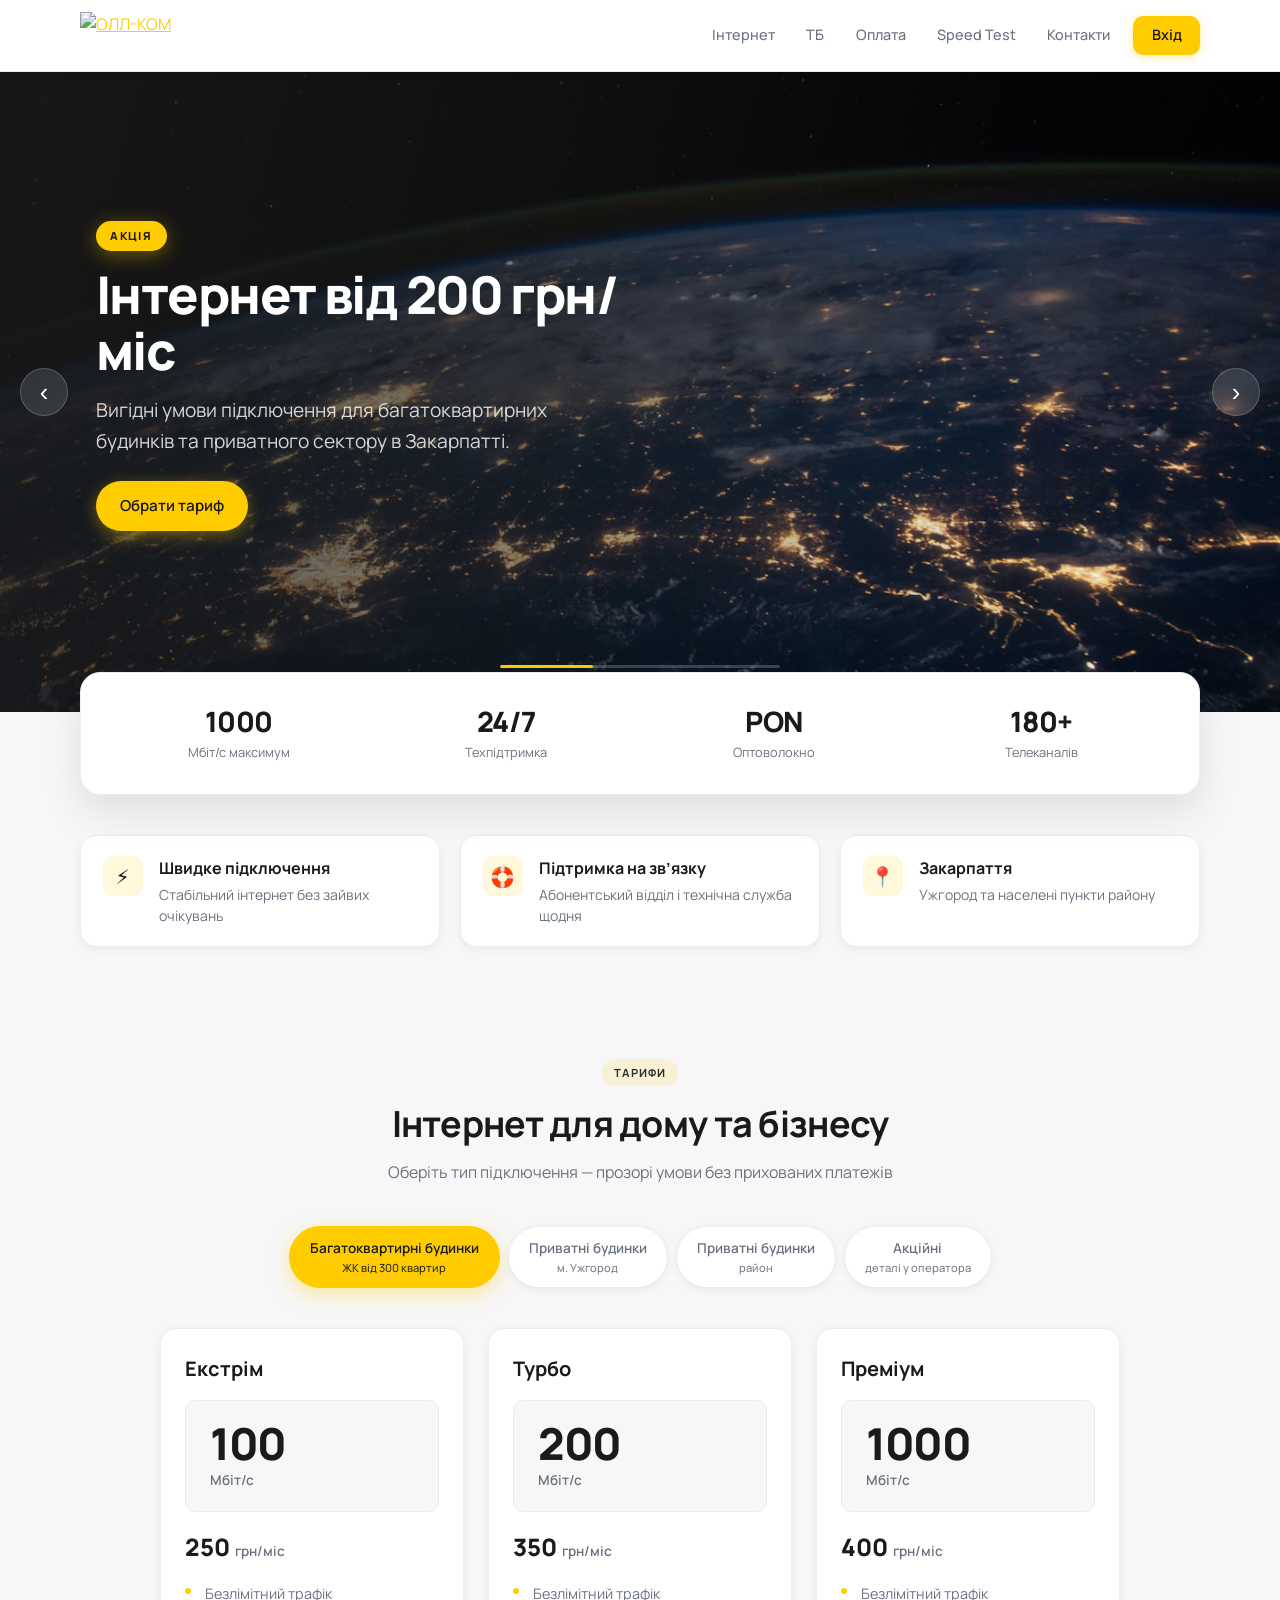
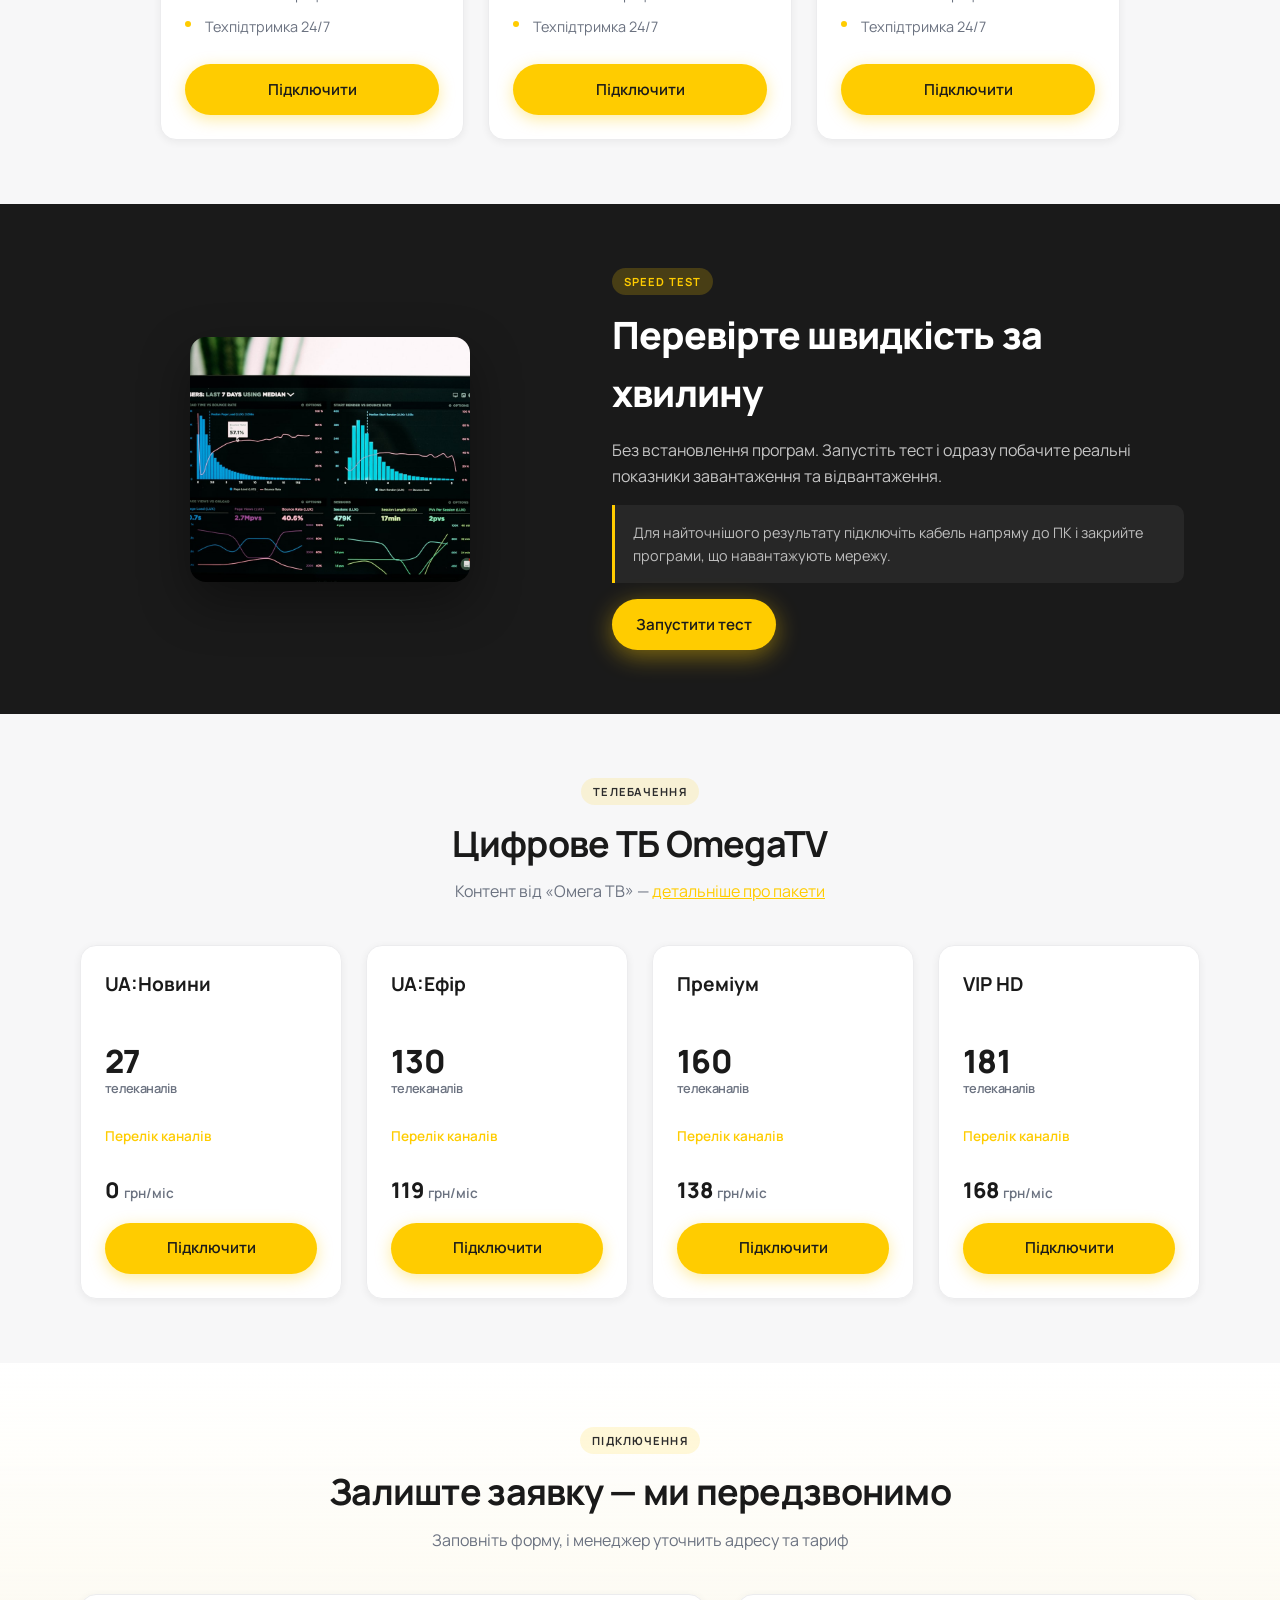
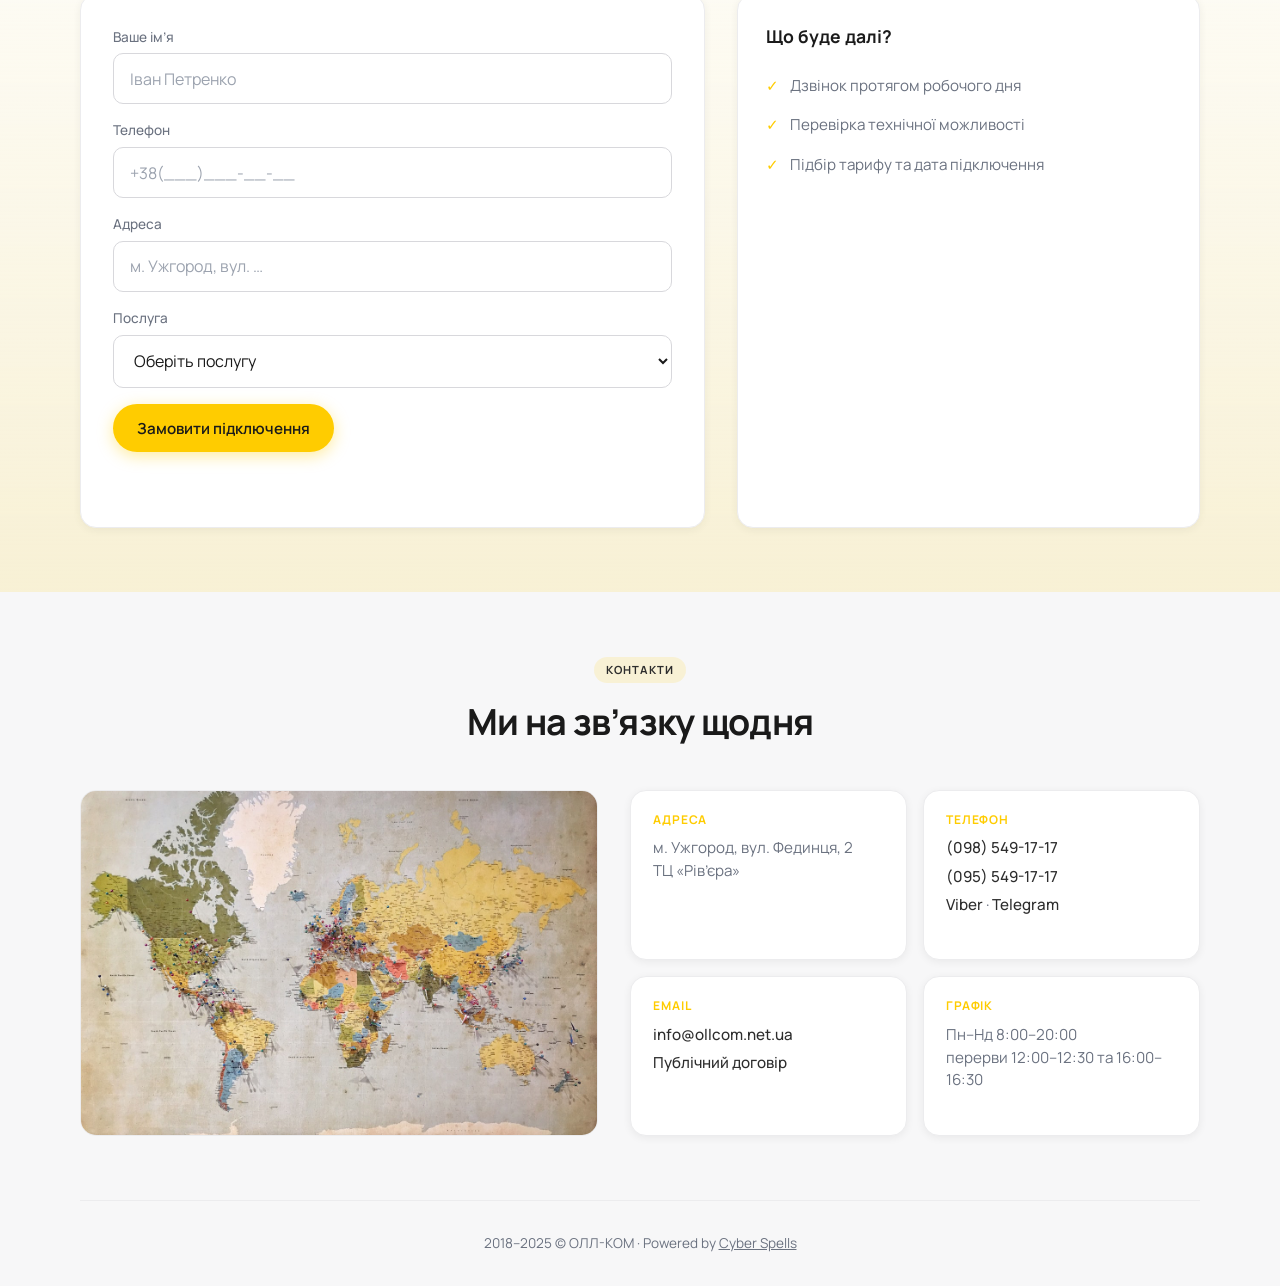
==== index.html @ bf2ed242 "init" ====
<!DOCTYPE html>
<html lang="uk">
  <head>
    <meta charset="utf-8" />
    <meta name="viewport" content="width=device-width, initial-scale=1" />
    <meta
      name="keywords"
      content="Інтернет PON Ужгород ОЛЛ-КОМ ISP"
    />
    <meta name="description" content="ОЛЛ-КОМ ISP — інтернет та телебачення в Закарпатті" />
    <title>ISP ОЛЛ-КОМ</title>
    <link rel="shortcut icon" href="favicon.ico" />
    <link rel="preconnect" href="https://fonts.googleapis.com" />
    <link rel="preconnect" href="https://fonts.gstatic.com" crossorigin />
    <link
      href="https://fonts.googleapis.com/css2?family=Manrope:wght@400;500;600;700;800&display=swap"
      rel="stylesheet"
    />
    <link rel="stylesheet" href="css/common.css" />
    <link rel="stylesheet" href="css/main.css" />
    <script src="js/tariffs-data.js" defer></script>
    <script src="js/common.js" defer></script>
    <script src="js/main.js" defer></script>
  </head>
  <body class="has-bg page-home">
    <header class="site-header">
      <div class="site-header__inner">
        <a href="index.html" class="site-logo">
          <img src="images/logo.svg" alt="ОЛЛ-КОМ" width="120" height="48" />
        </a>
        <button
          type="button"
          class="nav-toggle"
          aria-expanded="false"
          aria-controls="navMenu"
          aria-label="Меню"
        >
          <span></span><span></span><span></span>
        </button>
        <nav id="navMenu" class="site-nav">
          <a href="#inet">Інтернет</a>
          <a href="#tv">ТБ</a>
          <a
            href="https://next.privat24.ua/payments/form/%7B%22token%22:%220dc3e0e4-ba93-4ebe-8343-b3335fdfdbdd%22%7D"
            target="_blank"
            rel="noopener"
            >Оплата</a
          >
          <a href="speed-test-page.html" data-nav>Speed Test</a>
          <a href="#contact">Контакти</a>
          <a href="profile-login.html" class="nav-cta nav-login" data-nav>Вхід</a>
        </nav>
      </div>
    </header>

    <div class="site-wrap">
      <section class="hero" aria-label="Акції та пропозиції">
        <div class="hero__track">
          <div class="hero__slide is-active">
            <div class="hero__media">
              <img src="images/hero-promo.jpg" alt="Акційні тарифи інтернету" width="1200" height="420" decoding="async" />
            </div>
            <div class="hero__caption">
              <div class="hero__caption-inner">
                <span class="hero__badge">Акція</span>
                <h2 class="hero__title">Інтернет від 200 грн/міс</h2>
                <p class="hero__text">
                  Вигідні умови підключення для багатоквартирних будинків та приватного сектору в Закарпатті.
                </p>
                <a class="btn hero__cta" href="#inet">Обрати тариф</a>
              </div>
            </div>
          </div>
          <div class="hero__slide">
            <div class="hero__media">
              <img src="images/hero-internet.jpg" alt="Оптоволоконний інтернет" width="1200" height="420" decoding="async" />
            </div>
            <div class="hero__caption">
              <div class="hero__caption-inner">
                <span class="hero__badge">Інтернет</span>
                <h2 class="hero__title">Оптоволокно PON до 1 Гбіт/с</h2>
                <p class="hero__text">
                  Стабільне з'єднання для дому, роботи та розваг. Тарифи на будь-який бюджет.
                </p>
                <a class="btn hero__cta" href="#inet">Переглянути тарифи</a>
              </div>
            </div>
          </div>
          <div class="hero__slide">
            <div class="hero__media">
              <img src="images/hero-tv.jpg" alt="Цифрове телебачення" width="1200" height="420" decoding="async" />
            </div>
            <div class="hero__caption">
              <div class="hero__caption-inner">
                <span class="hero__badge">Телебачення</span>
                <h2 class="hero__title">Цифрове ТБ OmegaTV</h2>
                <p class="hero__text">
                  Понад 180 каналів у HD. Пакети від 0 грн/міс разом з інтернетом.
                </p>
                <a class="btn hero__cta" href="#tv">Пакети ТБ</a>
              </div>
            </div>
          </div>
        </div>
        <button type="button" class="hero__arrow hero__arrow--prev" aria-label="Попередній слайд">‹</button>
        <button type="button" class="hero__arrow hero__arrow--next" aria-label="Наступний слайд">›</button>
        <div class="hero__nav">
          <div class="hero__progress" aria-hidden="true">
            <span class="hero__progress-fill"></span>
          </div>
          <div class="hero__dots">
            <button type="button" class="hero__dot is-active" aria-label="Слайд 1"></button>
            <button type="button" class="hero__dot" aria-label="Слайд 2"></button>
            <button type="button" class="hero__dot" aria-label="Слайд 3"></button>
          </div>
        </div>
      </section>

      <section class="stats-bar" aria-label="Переваги">
        <div class="container stats-bar__grid">
          <div class="stat-item reveal">
            <strong class="stat-item__value">1000</strong>
            <span class="stat-item__label">Мбіт/с максимум</span>
          </div>
          <div class="stat-item reveal reveal-delay-1">
            <strong class="stat-item__value">24/7</strong>
            <span class="stat-item__label">Техпідтримка</span>
          </div>
          <div class="stat-item reveal reveal-delay-2">
            <strong class="stat-item__value">PON</strong>
            <span class="stat-item__label">Оптоволокно</span>
          </div>
          <div class="stat-item reveal reveal-delay-3">
            <strong class="stat-item__value">180+</strong>
            <span class="stat-item__label">Телеканалів</span>
          </div>
        </div>
      </section>

      <section class="features-strip container">
        <article class="feature-pill reveal">
          <span class="feature-pill__icon" aria-hidden="true">⚡</span>
          <div>
            <h3>Швидке підключення</h3>
            <p>Стабільний інтернет без зайвих очікувань</p>
          </div>
        </article>
        <article class="feature-pill reveal reveal-delay-1">
          <span class="feature-pill__icon" aria-hidden="true">🛟</span>
          <div>
            <h3>Підтримка на зв’язку</h3>
            <p>Абонентський відділ і технічна служба щодня</p>
          </div>
        </article>
        <article class="feature-pill reveal reveal-delay-2">
          <span class="feature-pill__icon" aria-hidden="true">📍</span>
          <div>
            <h3>Закарпаття</h3>
            <p>Ужгород та населені пункти району</p>
          </div>
        </article>
      </section>

      <section id="inet" class="section section--alt">
        <div class="container">
        <div class="section-head reveal">
          <span class="section-eyebrow">Тарифи</span>
          <h2 class="section-title">Інтернет для дому та бізнесу</h2>
          <p class="section-lead">
            Оберіть тип підключення — прозорі умови без прихованих платежів
          </p>
        </div>
        <div id="inetTabs" class="tariff-tabs reveal reveal-delay-2"></div>
        <div id="inetPlans" class="plans-grid reveal reveal-delay-3"></div>
        </div>
      </section>

      <section id="speed" class="section section-speed">
        <div class="container speed-block reveal">
          <div class="speed-block__visual">
            <img src="images/speed.jpg" alt="Тест швидкості інтернету" width="280" />
          </div>
          <div class="speed-block__text">
            <span class="section-eyebrow section-eyebrow--light">Speed Test</span>
            <h2 class="speed-block__title">Перевірте швидкість за хвилину</h2>
            <p>
              Без встановлення програм. Запустіть тест і одразу побачите реальні показники
              завантаження та відвантаження.
            </p>
            <p class="speed-block__note">
              Для найточнішого результату підключіть кабель напряму до ПК і закрийте
              програми, що навантажують мережу.
            </p>
            <a href="speed-test-page.html" class="btn btn--light">Запустити тест</a>
          </div>
        </div>
      </section>

      <section id="tv" class="section">
        <div class="container">
        <div class="section-head reveal">
          <span class="section-eyebrow">Телебачення</span>
          <h2 class="section-title">Цифрове ТБ OmegaTV</h2>
          <p class="section-lead">
            Контент від «Омега ТВ» — <a href="omegatv.html">детальніше про пакети</a>
          </p>
        </div>
        <div id="tvPlans" class="tv-grid reveal reveal-delay-2"></div>
        </div>
      </section>

      <section id="zayavka" class="section section--cta">
        <div class="container">
        <div class="section-head reveal">
          <span class="section-eyebrow">Підключення</span>
          <h2 class="section-title">Залиште заявку — ми передзвонимо</h2>
          <p class="section-lead">Заповніть форму, і менеджер уточнить адресу та тариф</p>
        </div>
        <div class="form-section reveal reveal-delay-1">
          <form id="connectForm" class="card form-panel" novalidate>
            <div class="form-group">
              <label class="form-label" for="username">Ваше ім’я</label>
              <input
                id="username"
                class="form-input"
                type="text"
                placeholder="Іван Петренко"
                autocomplete="name"
                required
              />
            </div>
            <div class="form-group">
              <label class="form-label" for="phone">Телефон</label>
              <input
                id="phone"
                class="form-input"
                type="tel"
                placeholder="+38(___)___-__-__"
                autocomplete="tel"
                required
              />
            </div>
            <div class="form-group">
              <label class="form-label" for="address">Адреса</label>
              <input
                id="address"
                class="form-input"
                type="text"
                placeholder="м. Ужгород, вул. …"
                autocomplete="street-address"
                required
              />
            </div>
            <div class="form-group">
              <label class="form-label" for="service">Послуга</label>
              <select id="service" class="form-select" required>
                <option value="" disabled selected>Оберіть послугу</option>
                <option value="internet">Інтернет</option>
                <option value="tv">Телебачення</option>
                <option value="internet+tv">Інтернет + ТВ</option>
              </select>
            </div>
            <button type="submit" class="btn">Замовити підключення</button>
            <div id="formToast" class="form-toast" role="status" aria-live="polite"></div>
          </form>
          <aside class="form-aside card">
            <h3>Що буде далі?</h3>
            <ul class="form-aside__list">
              <li>Дзвінок протягом робочого дня</li>
              <li>Перевірка технічної можливості</li>
              <li>Підбір тарифу та дата підключення</li>
            </ul>
          </aside>
        </div>
        </div>
      </section>

      <section id="contact" class="section section--alt">
        <div class="container">
        <div class="section-head reveal">
          <span class="section-eyebrow">Контакти</span>
          <h2 class="section-title">Ми на зв’язку щодня</h2>
        </div>
        <div class="contact-grid reveal reveal-delay-1">
          <a
            class="contact-map"
            href="https://www.google.com/maps/place/%D0%B2%D1%83%D0%BB%D0%B8%D1%86%D1%8F+%D0%A4%D0%B5%D0%B4%D0%B8%D0%BD%D1%86%D1%8F,+2,+%D0%A3%D0%B6%D0%B3%D0%BE%D1%80%D0%BE%D0%B4"
            target="_blank"
            rel="noopener"
          >
            <img
              src="images/location.jpg"
              alt="м. Ужгород, вул. Фединця, 2 «Рів’єра»"
            />
          </a>
          <div class="contact-cards">
            <article class="contact-card card">
              <h3>Адреса</h3>
              <p>м. Ужгород, вул. Фединця, 2<br />ТЦ «Рів’єра»</p>
            </article>
            <article class="contact-card card">
              <h3>Телефон</h3>
              <p><a href="tel:+380985491717">(098) 549-17-17</a></p>
              <p><a href="tel:+380955491717">(095) 549-17-17</a></p>
              <p><a href="viber://chat?number=+380955491717">Viber</a> · <a href="https://t.me/OLL_KOM" target="_blank" rel="noopener">Telegram</a></p>
            </article>
            <article class="contact-card card">
              <h3>Email</h3>
              <p><a href="mailto:info@ollcom.net.ua">info@ollcom.net.ua</a></p>
              <p><a href="dogovir.html">Публічний договір</a></p>
            </article>
            <article class="contact-card card">
              <h3>Графік</h3>
              <p>Пн–Нд 8:00–20:00<br />перерви 12:00–12:30 та 16:00–16:30</p>
            </article>
          </div>
        </div>
        </div>
      </section>

      <footer class="site-footer container">
        2018–2025 © ОЛЛ-КОМ · Powered by
        <a href="https://cyber-spells.dev/" target="_blank" rel="noopener">Cyber Spells</a>
      </footer>
    </div>

    <div
      id="channelModal"
      class="modal-overlay"
      aria-hidden="true"
      role="dialog"
      aria-labelledby="modalTitle"
    >
      <div class="modal">
        <div class="modal__header">
          <h2 id="modalTitle" class="modal__title">Пакет ТБ</h2>
          <button type="button" class="modal__close" data-modal-close aria-label="Закрити">×</button>
        </div>
        <div class="modal__body"></div>
        <div class="modal__footer">
          <button type="button" class="btn btn--ghost" data-modal-close>Закрити</button>
        </div>
      </div>
    </div>

    <a href="#" class="scroll-top" aria-label="Наверх">↑</a>
  </body>
</html>
---- css/common.css ----
/* ОЛЛ-КОМ — бренд: білий, сірий, жовтий акцент */
:root {
  --white: #ffffff;
  --gray-50: #f7f7f8;
  --gray-100: #ececee;
  --gray-200: #d8d8dc;
  --gray-400: #9ca3af;
  --gray-600: #6b7280;
  --gray-800: #2d2d2d;
  --gray-900: #1a1a1a;
  --yellow: #ffcc00;
  --yellow-hover: #e6b800;
  --yellow-soft: rgba(255, 204, 0, 0.14);
  --yellow-glow: rgba(255, 204, 0, 0.38);

  --bg-deep: var(--gray-50);
  --bg-mid: var(--white);
  --bg-card: var(--white);
  --bg-card-hover: var(--white);
  --border: var(--gray-100);
  --border-strong: var(--gray-200);
  --text: var(--gray-900);
  --text-muted: var(--gray-600);
  --accent: var(--yellow);
  --accent-dim: var(--yellow-hover);
  --accent-glow: var(--yellow-glow);
  --text-on-accent: var(--gray-900);
  --success: #16a34a;
  --danger: #dc2626;
  --radius: 16px;
  --radius-sm: 10px;
  --radius-pill: 999px;
  --ease: cubic-bezier(0.4, 0, 0.2, 1);
  --ease-soft: cubic-bezier(0.33, 1, 0.68, 1);
  --font: "Manrope", "Segoe UI", system-ui, -apple-system, sans-serif;
  --mono: "Cascadia Code", "Consolas", monospace;
  --header-h: 72px;
  --container: 1120px;
  --shadow-sm: 0 2px 8px rgba(0, 0, 0, 0.06);
  --shadow-md: 0 8px 24px rgba(0, 0, 0, 0.08);
  --shadow-lg: 0 16px 40px rgba(0, 0, 0, 0.1);
}

*,
*::before,
*::after {
  box-sizing: border-box;
}

html {
  scroll-behavior: smooth;
}

body {
  margin: 0;
  min-height: 100vh;
  font-family: var(--font);
  font-size: 16px;
  line-height: 1.55;
  color: var(--text);
  background: var(--bg-deep);
}

body.has-bg::before,
body.has-bg::after {
  content: "";
  position: fixed;
  inset: 0;
  pointer-events: none;
  z-index: 0;
}

body.has-bg::before {
  background:
    radial-gradient(ellipse 70% 45% at 50% -10%, var(--yellow-soft), transparent 55%),
    linear-gradient(180deg, var(--white) 0%, var(--gray-50) 100%);
}

body.has-bg::after {
  opacity: 0.5;
  background-image:
    linear-gradient(var(--gray-100) 1px, transparent 1px),
    linear-gradient(90deg, var(--gray-100) 1px, transparent 1px);
  background-size: 40px 40px;
  mask-image: radial-gradient(ellipse 90% 70% at 50% 20%, black, transparent);
}

body.page-sub.has-bg::after,
body.page-home.has-bg::after {
  display: none;
}

body.page-sub.has-bg::before {
  background:
    radial-gradient(ellipse 70% 45% at 90% -5%, var(--yellow-soft), transparent 50%),
    linear-gradient(180deg, var(--white) 0%, var(--gray-50) 100%);
}

img {
  max-width: 100%;
  height: auto;
  display: block;
}

a {
  color: var(--accent);
  transition: color 0.25s var(--ease);
}

a:hover {
  color: var(--yellow-hover);
}

.visually-hidden {
  position: absolute;
  width: 1px;
  height: 1px;
  padding: 0;
  margin: -1px;
  overflow: hidden;
  clip: rect(0, 0, 0, 0);
  white-space: nowrap;
  border: 0;
}

/* Layout */
.site-wrap {
  position: relative;
  z-index: 1;
}

.container {
  width: min(100% - 2rem, var(--container));
  margin-inline: auto;
}

/* Header */
.site-header {
  position: sticky;
  top: 0;
  z-index: 100;
  height: var(--header-h);
  background: rgba(255, 255, 255, 0.92);
  border-bottom: 1px solid var(--border);
  box-shadow: var(--shadow-sm);
  backdrop-filter: blur(14px);
  -webkit-backdrop-filter: blur(14px);
}

.site-header__inner {
  display: flex;
  align-items: center;
  justify-content: space-between;
  gap: 1rem;
  height: 100%;
  width: min(100% - 2rem, var(--container));
  margin-inline: auto;
}

.site-logo img {
  height: 48px;
  width: auto;
}

.nav-toggle {
  display: none;
  flex-direction: column;
  justify-content: center;
  gap: 5px;
  width: 44px;
  height: 44px;
  padding: 0;
  background: transparent;
  border: 1px solid var(--border);
  border-radius: var(--radius-sm);
  cursor: pointer;
}

.nav-toggle span {
  display: block;
  width: 20px;
  height: 2px;
  margin-inline: auto;
  background: var(--text);
  border-radius: 1px;
  transition: transform 0.3s var(--ease), opacity 0.3s var(--ease);
}

.nav-toggle[aria-expanded="true"] span:nth-child(1) {
  transform: translateY(7px) rotate(45deg);
}

.nav-toggle[aria-expanded="true"] span:nth-child(2) {
  opacity: 0;
}

.nav-toggle[aria-expanded="true"] span:nth-child(3) {
  transform: translateY(-7px) rotate(-45deg);
}

.site-nav {
  display: flex;
  align-items: center;
  gap: 0.25rem;
}

.site-nav a {
  padding: 0.5rem 0.85rem;
  font-size: 0.9rem;
  font-weight: 500;
  color: var(--text-muted);
  text-decoration: none;
  border-radius: var(--radius-sm);
  transition:
    color 0.25s var(--ease),
    background 0.25s var(--ease);
}

.site-nav a:hover,
.site-nav a.is-active {
  color: var(--text);
  background: var(--yellow-soft);
}

.site-nav a.nav-cta {
  color: var(--text-on-accent);
  background: var(--accent);
  box-shadow: 0 2px 10px var(--accent-glow);
}

.site-nav a.nav-cta:hover {
  color: var(--text-on-accent);
  background: var(--yellow-hover);
}

.site-nav a.nav-login {
  margin-left: 0.35rem;
  padding: 0.55rem 1.15rem;
  font-weight: 600;
}

.site-nav a.nav-login:not(.nav-cta) {
  color: var(--gray-800);
  background: var(--white);
  border: 1px solid var(--border-strong);
  box-shadow: none;
}

.site-nav a.nav-login:not(.nav-cta):hover {
  color: var(--gray-900);
  background: var(--yellow-soft);
  border-color: var(--accent);
}

@media (max-width: 768px) {
  .nav-toggle {
    display: flex;
  }

  .site-nav {
    position: fixed;
    top: var(--header-h);
    left: 0;
    right: 0;
    flex-direction: column;
    align-items: stretch;
    padding: 1rem;
    gap: 0.35rem;
    background: rgba(255, 255, 255, 0.98);
    border-bottom: 1px solid var(--border);
    transform: translateY(-110%);
    opacity: 0;
    visibility: hidden;
    transition:
      transform 0.35s var(--ease-soft),
      opacity 0.35s var(--ease),
      visibility 0.35s;
  }

  .site-nav.is-open {
    transform: translateY(0);
    opacity: 1;
    visibility: visible;
  }

  .site-nav a {
    padding: 0.75rem 1rem;
  }
}

/* Sections */
.section {
  padding: 4rem 0;
}

.section-title {
  margin: 0 0 0.5rem;
  font-size: clamp(1.75rem, 4vw, 2.25rem);
  font-weight: 700;
  letter-spacing: -0.02em;
  text-align: center;
}

.section-lead {
  margin: 0 auto 2.5rem;
  max-width: 36rem;
  text-align: center;
  color: var(--text-muted);
  line-height: 1.6;
}

.section-head .section-lead {
  margin-bottom: 0;
}

.section-eyebrow {
  display: inline-block;
  margin-bottom: 0.65rem;
  padding: 0.3rem 0.75rem;
  font-size: 0.7rem;
  font-weight: 700;
  letter-spacing: 0.1em;
  text-transform: uppercase;
  color: var(--gray-800);
  background: var(--yellow-soft);
  border-radius: var(--radius-pill);
}

.section-eyebrow--light {
  color: var(--accent);
  background: rgba(255, 204, 0, 0.2);
}

.page-head {
  text-align: center;
  margin-bottom: 2rem;
}

.page-head--compact {
  text-align: left;
  margin-bottom: 1.5rem;
}

.page-head__title {
  margin: 0;
  font-size: clamp(1.5rem, 4vw, 2rem);
  font-weight: 800;
  letter-spacing: -0.03em;
  line-height: 1.15;
  color: var(--gray-900);
}

.page-head__lead {
  margin: 0.75rem auto 0;
  max-width: 36rem;
  font-size: 1rem;
  line-height: 1.6;
  color: var(--text-muted);
}

.page-head--compact .page-head__lead {
  margin-left: 0;
  margin-right: 0;
}

.profile-section-title {
  margin: 0 0 1rem;
  font-size: 1.05rem;
  font-weight: 700;
  color: var(--gray-900);
}

.profile-stack > .card + .card {
  margin-top: 1.25rem;
}

/* Buttons */
.btn {
  display: inline-flex;
  align-items: center;
  justify-content: center;
  gap: 0.5rem;
  padding: 0.85rem 1.5rem;
  font-family: inherit;
  font-size: 0.95rem;
  font-weight: 600;
  color: var(--text-on-accent);
  text-decoration: none;
  background: var(--accent);
  border: none;
  border-radius: var(--radius-pill);
  cursor: pointer;
  transition:
    transform 0.25s var(--ease-soft),
    box-shadow 0.35s var(--ease),
    background 0.35s var(--ease);
  box-shadow: 0 4px 16px var(--accent-glow);
}

.btn:hover {
  transform: translateY(-2px);
  box-shadow: 0 8px 24px var(--accent-glow);
  color: var(--text-on-accent);
  background: var(--yellow-hover);
}

.btn--ghost {
  color: var(--gray-800);
  background: transparent;
  border: 1px solid var(--border-strong);
  box-shadow: none;
}

.btn--ghost:hover {
  background: var(--yellow-soft);
  color: var(--gray-900);
  border-color: var(--accent);
}

.btn--block {
  width: 100%;
}

.btn--light {
  color: var(--text-on-accent);
  background: var(--accent);
  box-shadow: 0 6px 24px rgba(255, 204, 0, 0.45);
}

.btn--light:hover {
  color: var(--text-on-accent);
  background: var(--yellow-hover);
}

/* Cards */
.card {
  background: var(--bg-card);
  border: 1px solid var(--border);
  border-radius: var(--radius);
  box-shadow: var(--shadow-sm);
  transition:
    border-color 0.35s var(--ease),
    transform 0.35s var(--ease-soft),
    box-shadow 0.35s var(--ease);
}

.card:hover {
  border-color: var(--accent);
  transform: translateY(-4px);
  box-shadow: var(--shadow-lg);
}

/* Forms */
.form-group {
  margin-bottom: 1rem;
}

.form-label {
  display: block;
  margin-bottom: 0.35rem;
  font-size: 0.85rem;
  font-weight: 500;
  color: var(--text-muted);
}

.form-input,
.form-select {
  width: 100%;
  padding: 0.85rem 1rem;
  font-family: inherit;
  font-size: 1rem;
  color: var(--text);
  background: var(--white);
  border: 1px solid var(--border-strong);
  border-radius: var(--radius-sm);
  outline: none;
  transition:
    border-color 0.25s var(--ease),
    box-shadow 0.25s var(--ease);
}

.form-input::placeholder {
  color: var(--gray-400);
  opacity: 1;
}

.form-input:focus,
.form-select:focus {
  border-color: var(--accent);
  box-shadow: 0 0 0 3px var(--yellow-soft);
}

/* Modal */
.modal-overlay {
  position: fixed;
  inset: 0;
  z-index: 200;
  display: flex;
  align-items: center;
  justify-content: center;
  padding: 1rem;
  background: rgba(0, 0, 0, 0.65);
  opacity: 0;
  visibility: hidden;
  transition:
    opacity 0.35s var(--ease),
    visibility 0.35s;
}

.modal-overlay.is-open {
  opacity: 1;
  visibility: visible;
}

.modal {
  width: min(100%, 520px);
  max-height: 85vh;
  display: flex;
  flex-direction: column;
  background: var(--bg-mid);
  border: 1px solid var(--border-strong);
  border-radius: var(--radius);
  box-shadow: var(--shadow-lg);
  transform: translateY(16px) scale(0.98);
  transition: transform 0.35s var(--ease-soft);
}

.modal-overlay.is-open .modal {
  transform: translateY(0) scale(1);
}

.modal__header {
  display: flex;
  align-items: center;
  justify-content: space-between;
  padding: 1.25rem 1.5rem;
  border-bottom: 1px solid var(--border);
}

.modal__title {
  margin: 0;
  font-size: 1.15rem;
}

.modal__close {
  width: 36px;
  height: 36px;
  font-size: 1.5rem;
  line-height: 1;
  color: var(--text-muted);
  background: transparent;
  border: none;
  border-radius: var(--radius-sm);
  cursor: pointer;
  transition: color 0.2s, background 0.2s;
}

.modal__close:hover {
  color: var(--text);
  background: var(--gray-50);
}

.modal__body {
  padding: 1.25rem 1.5rem;
  overflow-y: auto;
  color: var(--text-muted);
}

.modal__footer {
  padding: 1rem 1.5rem;
  border-top: 1px solid var(--border);
}

/* Footer */
.site-footer {
  padding: 2rem 0;
  text-align: center;
  font-size: 0.85rem;
  color: var(--text-muted);
  border-top: 1px solid var(--border);
}

.site-footer a {
  color: var(--text-muted);
}

.site-footer a:hover {
  color: var(--accent);
}

/* Scroll top */
.scroll-top {
  position: fixed;
  right: 1.25rem;
  bottom: 1.25rem;
  z-index: 90;
  width: 44px;
  height: 44px;
  display: flex;
  align-items: center;
  justify-content: center;
  font-size: 1.25rem;
  color: var(--text-on-accent);
  text-decoration: none;
  background: var(--accent);
  border-radius: 50%;
  box-shadow: 0 4px 20px var(--accent-glow);
  opacity: 0;
  visibility: hidden;
  transform: translateY(12px);
  transition:
    opacity 0.35s var(--ease),
    visibility 0.35s,
    transform 0.35s var(--ease-soft);
}

.scroll-top.is-visible {
  opacity: 1;
  visibility: visible;
  transform: translateY(0);
}

/* Reveal on scroll */
.reveal {
  opacity: 0;
  transform: translateY(20px);
  transition:
    opacity 0.7s var(--ease-soft),
    transform 0.7s var(--ease-soft);
}

.reveal.is-visible {
  opacity: 1;
  transform: translateY(0);
}

.reveal-delay-1 { transition-delay: 0.1s; }
.reveal-delay-2 { transition-delay: 0.2s; }
.reveal-delay-3 { transition-delay: 0.3s; }

@media (prefers-reduced-motion: reduce) {
  *,
  *::before,
  *::after {
    animation-duration: 0.01ms !important;
    animation-iteration-count: 1 !important;
    transition-duration: 0.01ms !important;
  }

  html {
    scroll-behavior: auto;
  }

  .reveal {
    opacity: 1;
    transform: none;
  }
}
---- css/main.css ----
/* Головна сторінка — сучасний вигляд */

.page-home.has-bg::after {
  display: none;
}

.page-home.has-bg::before {
  background:
    radial-gradient(ellipse 80% 50% at 80% -20%, var(--yellow-soft), transparent 50%),
    linear-gradient(180deg, var(--white) 0%, var(--gray-50) 40%, var(--gray-50) 100%);
}

/* Hero */
.hero {
  position: relative;
  overflow: hidden;
  border-bottom: none;
  background: var(--gray-900);
  min-height: clamp(420px, 72vh, 640px);
}

.hero__track {
  display: flex;
  height: 100%;
  min-height: inherit;
  transition: transform 0.65s var(--ease-soft);
}

.hero__slide {
  position: relative;
  flex: 0 0 100%;
  min-width: 100%;
  min-height: clamp(420px, 72vh, 640px);
  display: flex;
  align-items: stretch;
}

.hero__media {
  position: absolute;
  inset: 0;
}

.hero__media::after {
  content: "";
  position: absolute;
  inset: 0;
  background: linear-gradient(
    105deg,
    rgba(26, 26, 26, 0.88) 0%,
    rgba(26, 26, 26, 0.55) 42%,
    rgba(26, 26, 26, 0.15) 70%,
    transparent 100%
  );
  pointer-events: none;
}

.hero__slide img {
  width: 100%;
  height: 100%;
  min-height: inherit;
  object-fit: cover;
  object-position: center 30%;
  display: block;
}

.hero__caption {
  position: relative;
  z-index: 1;
  display: flex;
  align-items: center;
  width: 100%;
  max-width: var(--container);
  margin-inline: auto;
  padding: 3rem 1rem 5rem;
  pointer-events: none;
}

.hero__caption-inner {
  max-width: 36rem;
  pointer-events: auto;
}

.hero__badge {
  display: inline-block;
  margin-bottom: 1rem;
  padding: 0.4rem 0.9rem;
  font-size: 0.7rem;
  font-weight: 800;
  letter-spacing: 0.12em;
  text-transform: uppercase;
  color: var(--text-on-accent);
  background: var(--accent);
  border-radius: var(--radius-pill);
  box-shadow: 0 4px 20px var(--accent-glow);
}

.hero__title {
  margin: 0 0 1rem;
  font-size: clamp(1.85rem, 5vw, 3.25rem);
  font-weight: 800;
  line-height: 1.08;
  letter-spacing: -0.03em;
  color: var(--white);
}

.hero__text {
  margin: 0 0 1.5rem;
  font-size: clamp(1rem, 2.2vw, 1.2rem);
  line-height: 1.6;
  color: rgba(255, 255, 255, 0.82);
  max-width: 30rem;
}

.hero__caption-inner > * {
  opacity: 0;
  transform: translateY(18px);
  transition:
    opacity 0.55s var(--ease-soft),
    transform 0.55s var(--ease-soft);
}

.hero__slide.is-active .hero__caption-inner > * {
  opacity: 1;
  transform: translateY(0);
}

.hero__slide.is-active .hero__badge { transition-delay: 0.05s; }
.hero__slide.is-active .hero__title { transition-delay: 0.12s; }
.hero__slide.is-active .hero__text { transition-delay: 0.2s; }
.hero__slide.is-active .hero__cta { transition-delay: 0.28s; }

.hero__arrow {
  position: absolute;
  top: 50%;
  transform: translateY(-50%);
  z-index: 2;
  width: 48px;
  height: 48px;
  display: flex;
  align-items: center;
  justify-content: center;
  font-size: 1.6rem;
  color: var(--white);
  background: rgba(255, 255, 255, 0.12);
  border: 1px solid rgba(255, 255, 255, 0.2);
  border-radius: 50%;
  cursor: pointer;
  backdrop-filter: blur(8px);
  transition: background 0.25s var(--ease), border-color 0.25s var(--ease), transform 0.25s var(--ease);
}

.hero__arrow:hover {
  background: rgba(255, 204, 0, 0.25);
  border-color: var(--accent);
  transform: translateY(-50%) scale(1.05);
}

.hero__arrow--prev { left: 1.25rem; }
.hero__arrow--next { right: 1.25rem; }

.hero__nav {
  position: absolute;
  bottom: 1.5rem;
  left: 50%;
  transform: translateX(-50%);
  z-index: 2;
  display: flex;
  flex-direction: column;
  align-items: center;
  gap: 0.75rem;
  width: min(280px, 80%);
}

.hero__progress {
  width: 100%;
  height: 3px;
  background: rgba(255, 255, 255, 0.2);
  border-radius: var(--radius-pill);
  overflow: hidden;
}

.hero__progress-fill {
  display: block;
  height: 100%;
  width: 33.33%;
  background: var(--accent);
  border-radius: inherit;
  transition: transform 0.65s var(--ease-soft);
  transform: translateX(0);
}

.hero__dots {
  display: flex;
  gap: 0.5rem;
}

.hero__dot {
  width: 8px;
  height: 8px;
  padding: 0;
  border: none;
  border-radius: 50%;
  background: rgba(255, 255, 255, 0.35);
  cursor: pointer;
  transition: background 0.3s var(--ease), transform 0.3s var(--ease), width 0.3s var(--ease);
}

.hero__dot.is-active {
  width: 24px;
  border-radius: var(--radius-pill);
  background: var(--accent);
  transform: none;
  box-shadow: none;
}

@media (max-width: 640px) {
  .hero {
    min-height: clamp(380px, 85vh, 520px);
  }

  .hero__slide {
    min-height: clamp(380px, 85vh, 520px);
  }

  .hero__media::after {
    background: linear-gradient(
      180deg,
      rgba(26, 26, 26, 0.35) 0%,
      rgba(26, 26, 26, 0.82) 55%,
      rgba(26, 26, 26, 0.92) 100%
    );
  }

  .hero__caption {
    align-items: flex-end;
    padding-bottom: 4.5rem;
  }

  .hero__arrow {
    width: 40px;
    height: 40px;
    top: auto;
    bottom: 5.5rem;
    transform: none;
  }

  .hero__arrow--prev { left: 0.75rem; }
  .hero__arrow--next { right: 0.75rem; }
}

/* Stats bar */
.stats-bar {
  position: relative;
  z-index: 2;
  margin-top: -2.5rem;
  padding: 0 1rem 2rem;
}

.stats-bar__grid {
  display: grid;
  grid-template-columns: repeat(2, 1fr);
  gap: 0.75rem;
  padding: 1.25rem;
  background: var(--white);
  border: 1px solid var(--border);
  border-radius: calc(var(--radius) + 4px);
  box-shadow: var(--shadow-lg);
}

@media (min-width: 640px) {
  .stats-bar__grid {
    grid-template-columns: repeat(4, 1fr);
    gap: 1rem;
    padding: 1.5rem 2rem;
  }
}

.stat-item {
  text-align: center;
  padding: 0.5rem;
}

.stat-item__value {
  display: block;
  font-size: clamp(1.35rem, 3vw, 1.75rem);
  font-weight: 800;
  letter-spacing: -0.02em;
  color: var(--gray-900);
  line-height: 1.2;
}

.stat-item__label {
  display: block;
  margin-top: 0.25rem;
  font-size: 0.8rem;
  color: var(--text-muted);
}

/* Feature pills */
.features-strip {
  display: grid;
  gap: 1rem;
  margin-bottom: 1rem;
  padding-top: 0.5rem;
  padding-bottom: 2rem;
}

@media (min-width: 768px) {
  .features-strip {
    grid-template-columns: repeat(3, 1fr);
    gap: 1.25rem;
  }
}

.feature-pill {
  display: flex;
  align-items: flex-start;
  gap: 1rem;
  padding: 1.25rem 1.35rem;
  background: var(--white);
  border: 1px solid var(--border);
  border-radius: var(--radius);
  box-shadow: var(--shadow-sm);
  transition: border-color 0.3s var(--ease), box-shadow 0.3s var(--ease), transform 0.3s var(--ease-soft);
}

.feature-pill:hover {
  border-color: var(--accent);
  box-shadow: var(--shadow-md);
  transform: translateY(-2px);
}

.feature-pill__icon {
  flex-shrink: 0;
  width: 2.5rem;
  height: 2.5rem;
  display: flex;
  align-items: center;
  justify-content: center;
  font-size: 1.25rem;
  background: var(--yellow-soft);
  border-radius: var(--radius-sm);
}

.feature-pill h3 {
  margin: 0 0 0.25rem;
  font-size: 1rem;
  font-weight: 700;
  color: var(--gray-900);
}

.feature-pill p {
  margin: 0;
  font-size: 0.875rem;
  color: var(--text-muted);
  line-height: 1.45;
}

/* Sections */
.section--alt {
  background: var(--gray-50);
}

.section--cta {
  background: linear-gradient(180deg, var(--white) 0%, var(--yellow-soft) 100%);
}

.section-head {
  text-align: center;
  margin-bottom: 2.5rem;
}

.section-head .section-title,
.section-head .section-lead {
  text-align: center;
}

/* Tariff tabs */
.tariff-tabs {
  display: flex;
  flex-wrap: wrap;
  gap: 0.5rem;
  justify-content: center;
  margin-bottom: 2.5rem;
}

.tariff-tab {
  padding: 0.75rem 1.25rem;
  font-family: inherit;
  font-size: 0.85rem;
  font-weight: 600;
  color: var(--text-muted);
  background: var(--white);
  border: 1px solid var(--border);
  border-radius: var(--radius-pill);
  cursor: pointer;
  box-shadow: var(--shadow-sm);
  transition:
    color 0.3s var(--ease),
    border-color 0.3s var(--ease),
    background 0.3s var(--ease),
    box-shadow 0.3s var(--ease),
    transform 0.25s var(--ease-soft);
}

.tariff-tab:hover {
  color: var(--text);
  border-color: var(--border-strong);
  transform: translateY(-1px);
}

.tariff-tab.is-active {
  color: var(--text-on-accent);
  background: var(--accent);
  border-color: var(--accent);
  box-shadow: 0 6px 20px var(--accent-glow);
}

.tariff-tab small {
  display: block;
  font-size: 0.7rem;
  font-weight: 500;
  opacity: 0.9;
  margin-top: 0.2rem;
}

/* Plan cards */
.plans-grid {
  display: grid;
  grid-template-columns: repeat(auto-fit, minmax(260px, 1fr));
  gap: 1.5rem;
  max-width: 960px;
  margin-inline: auto;
}

.plan-card {
  position: relative;
  display: flex;
  flex-direction: column;
  padding: 0;
  text-align: left;
  overflow: hidden;
}

.plan-card:hover {
  transform: translateY(-6px);
}

.plan-card__top {
  padding: 1.5rem 1.5rem 0;
}

.plan-card__tag {
  display: inline-block;
  margin-bottom: 0.5rem;
  padding: 0.25rem 0.6rem;
  font-size: 0.65rem;
  font-weight: 700;
  letter-spacing: 0.06em;
  text-transform: uppercase;
  color: var(--text-on-accent);
  background: var(--accent);
  border-radius: var(--radius-pill);
}

.plan-card__name {
  margin: 0;
  font-size: 1.25rem;
  font-weight: 700;
  color: var(--gray-900);
}

.plan-card__speed {
  padding: 1.25rem 1.5rem;
  margin: 1rem 1.5rem 0;
  background: var(--gray-50);
  border-radius: var(--radius-sm);
  border: 1px solid var(--border);
}

.plan-card__num {
  font-size: clamp(2rem, 5vw, 2.75rem);
  font-weight: 800;
  letter-spacing: -0.03em;
  line-height: 1;
  color: var(--gray-900);
}

.plan-card__unit {
  display: block;
  margin-top: 0.2rem;
  font-size: 0.85rem;
  font-weight: 600;
  color: var(--text-muted);
}

.plan-card__price {
  padding: 1rem 1.5rem 0;
  font-size: 1.5rem;
  font-weight: 800;
  color: var(--gray-900);
}

.plan-card__price small {
  font-size: 0.85rem;
  font-weight: 600;
  color: var(--text-muted);
}

.plan-card__perks {
  margin: 0.75rem 0 0;
  padding: 0 1.5rem;
  list-style: none;
  flex: 1;
}

.plan-card__perks li {
  position: relative;
  padding: 0.35rem 0 0.35rem 1.25rem;
  font-size: 0.9rem;
  color: var(--text-muted);
}

.plan-card__perks li::before {
  content: "";
  position: absolute;
  left: 0;
  top: 0.65rem;
  width: 6px;
  height: 6px;
  background: var(--accent);
  border-radius: 50%;
}

.plan-card .btn {
  margin: 1.25rem 1.5rem 1.5rem;
  width: calc(100% - 3rem);
}

.plan-card--featured {
  border-color: var(--accent);
  box-shadow: 0 0 0 1px var(--accent), var(--shadow-lg);
}

.plan-card--featured::before {
  content: "";
  position: absolute;
  top: 0;
  left: 0;
  right: 0;
  height: 4px;
  background: linear-gradient(90deg, var(--accent), var(--yellow-hover));
}

/* Speed section */
.section-speed {
  padding: 0;
  background: var(--gray-900);
}

.section-speed .container {
  padding: 4rem 1rem;
}

.speed-block {
  display: grid;
  gap: 2.5rem;
  align-items: center;
}

@media (min-width: 768px) {
  .speed-block {
    grid-template-columns: 0.9fr 1.1fr;
    gap: 3rem;
  }
}

.speed-block__visual img {
  max-width: 300px;
  margin-inline: auto;
  border-radius: var(--radius);
  box-shadow: 0 20px 50px rgba(0, 0, 0, 0.4);
}

.speed-block__title {
  margin: 0 0 1rem;
  font-size: clamp(1.75rem, 4vw, 2.35rem);
  font-weight: 800;
  letter-spacing: -0.02em;
  color: var(--white);
  text-align: left;
}

.speed-block__text p {
  color: rgba(255, 255, 255, 0.75);
  margin: 0 0 1rem;
  line-height: 1.6;
}

.speed-block__note {
  font-size: 0.9rem;
  padding: 1rem 1.15rem;
  background: rgba(255, 255, 255, 0.06);
  border-left: 3px solid var(--accent);
  border-radius: 0 var(--radius-sm) var(--radius-sm) 0;
  color: rgba(255, 255, 255, 0.7) !important;
}

/* TV */
.tv-grid {
  display: grid;
  grid-template-columns: repeat(auto-fit, minmax(240px, 1fr));
  gap: 1.5rem;
}

.tv-card {
  display: flex;
  flex-direction: column;
  padding: 1.5rem;
  text-align: left;
}

.tv-card__name {
  margin: 0 0 0.75rem;
  font-size: 1.2rem;
  font-weight: 700;
}

.tv-card__channels {
  font-size: 2rem;
  font-weight: 800;
  letter-spacing: -0.02em;
  color: var(--gray-900);
  line-height: 1.1;
}

.tv-card__channels span {
  display: block;
  font-size: 0.8rem;
  font-weight: 600;
  color: var(--text-muted);
  margin-top: 0.15rem;
}

.tv-card__price {
  margin: 1rem 0;
  font-size: 1.35rem;
  font-weight: 800;
}

.tv-card__price span {
  font-size: 0.85rem;
  font-weight: 600;
  color: var(--text-muted);
}

.tv-card__link {
  display: inline-flex;
  align-self: flex-start;
  margin: 0 0 0.75rem;
  padding: 0;
  font-size: 0.85rem;
  font-weight: 600;
  color: var(--accent);
  background: none;
  border: none;
  cursor: pointer;
  text-decoration: none;
  font-family: inherit;
}

.tv-card__link:hover {
  text-decoration: underline;
}

.tv-card .btn {
  margin-top: auto;
}

/* Form */
.form-section {
  display: grid;
  gap: 1.5rem;
}

@media (min-width: 768px) {
  .form-section {
    grid-template-columns: 1.35fr 1fr;
    align-items: stretch;
    gap: 2rem;
  }
}

.form-panel {
  padding: 2rem;
}

.form-aside {
  padding: 1.75rem;
}

.form-aside h3 {
  margin: 0 0 1rem;
  font-size: 1.1rem;
  font-weight: 700;
}

.form-aside__list {
  margin: 0;
  padding: 0;
  list-style: none;
}

.form-aside__list li {
  position: relative;
  padding: 0.5rem 0 0.5rem 1.5rem;
  font-size: 0.95rem;
  color: var(--text-muted);
}

.form-aside__list li::before {
  content: "✓";
  position: absolute;
  left: 0;
  color: var(--accent);
  font-weight: 700;
}

.form-toast {
  margin-top: 1rem;
  padding: 0.85rem 1rem;
  font-size: 0.9rem;
  border-radius: var(--radius-sm);
  opacity: 0;
  transform: translateY(8px);
  transition: opacity 0.35s var(--ease), transform 0.35s var(--ease);
}

.form-toast.is-show {
  opacity: 1;
  transform: translateY(0);
}

.form-toast--ok {
  color: var(--success);
  background: rgba(22, 163, 74, 0.08);
  border: 1px solid rgba(22, 163, 74, 0.25);
}

.form-toast--err {
  color: var(--danger);
  background: rgba(220, 38, 38, 0.08);
  border: 1px solid rgba(220, 38, 38, 0.25);
}

/* Contacts */
.contact-grid {
  display: grid;
  gap: 1.5rem;
}

@media (min-width: 900px) {
  .contact-grid {
    grid-template-columns: 1fr 1.1fr;
    gap: 2rem;
  }
}

.contact-map {
  border-radius: var(--radius);
  overflow: hidden;
  border: 1px solid var(--border);
  min-height: 280px;
  transition: box-shadow 0.35s var(--ease), transform 0.35s var(--ease-soft);
}

.contact-map:hover {
  box-shadow: var(--shadow-lg);
  transform: scale(1.01);
}

.contact-map img {
  width: 100%;
  height: 100%;
  min-height: 280px;
  object-fit: cover;
}

.contact-cards {
  display: grid;
  gap: 1rem;
  grid-template-columns: 1fr;
}

@media (min-width: 520px) {
  .contact-cards {
    grid-template-columns: 1fr 1fr;
  }
}

.contact-card {
  padding: 1.25rem 1.35rem;
}

.contact-card:hover {
  transform: translateY(-3px);
}

.contact-card h3 {
  margin: 0 0 0.5rem;
  font-size: 0.75rem;
  font-weight: 700;
  letter-spacing: 0.08em;
  text-transform: uppercase;
  color: var(--accent);
}

.contact-card p {
  margin: 0 0 0.35rem;
  font-size: 0.95rem;
  color: var(--text-muted);
  line-height: 1.5;
}

.contact-card a {
  color: var(--gray-800);
  text-decoration: none;
  font-weight: 500;
}

.contact-card a:hover {
  color: var(--accent);
}
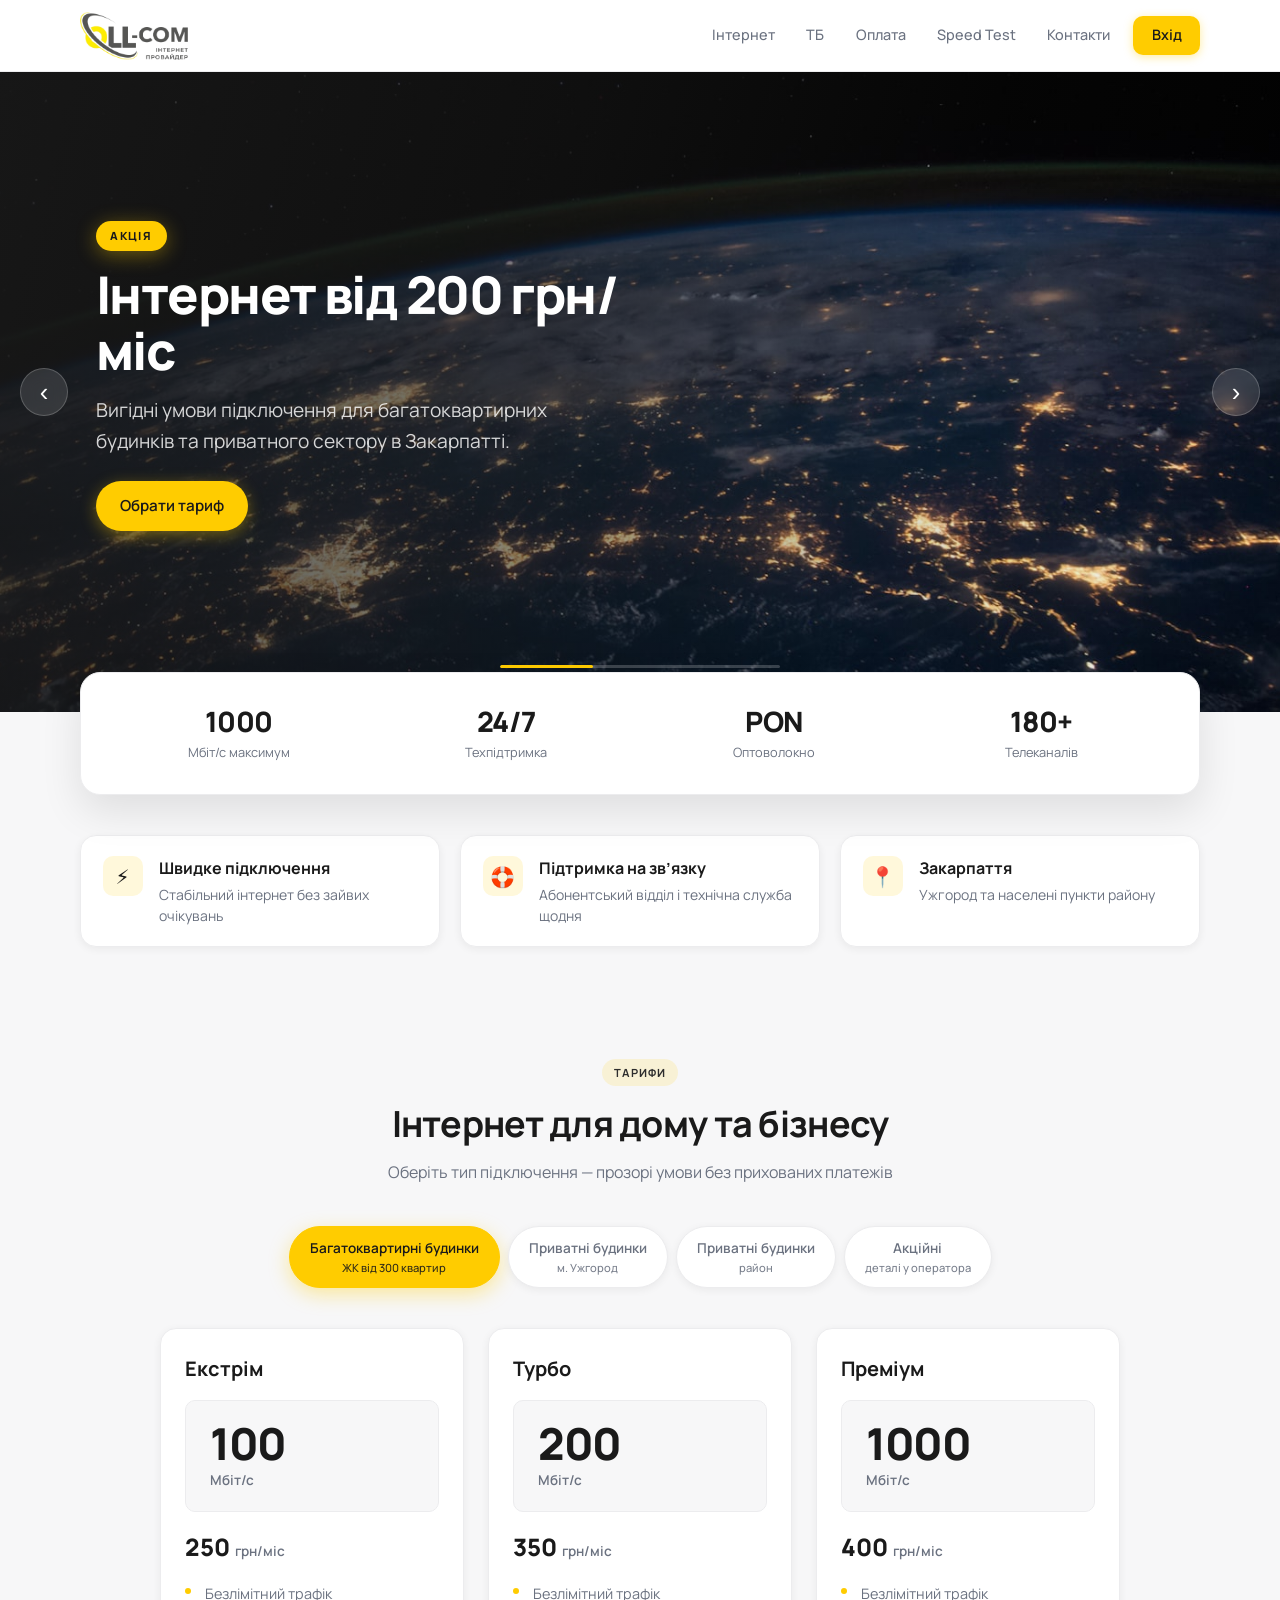
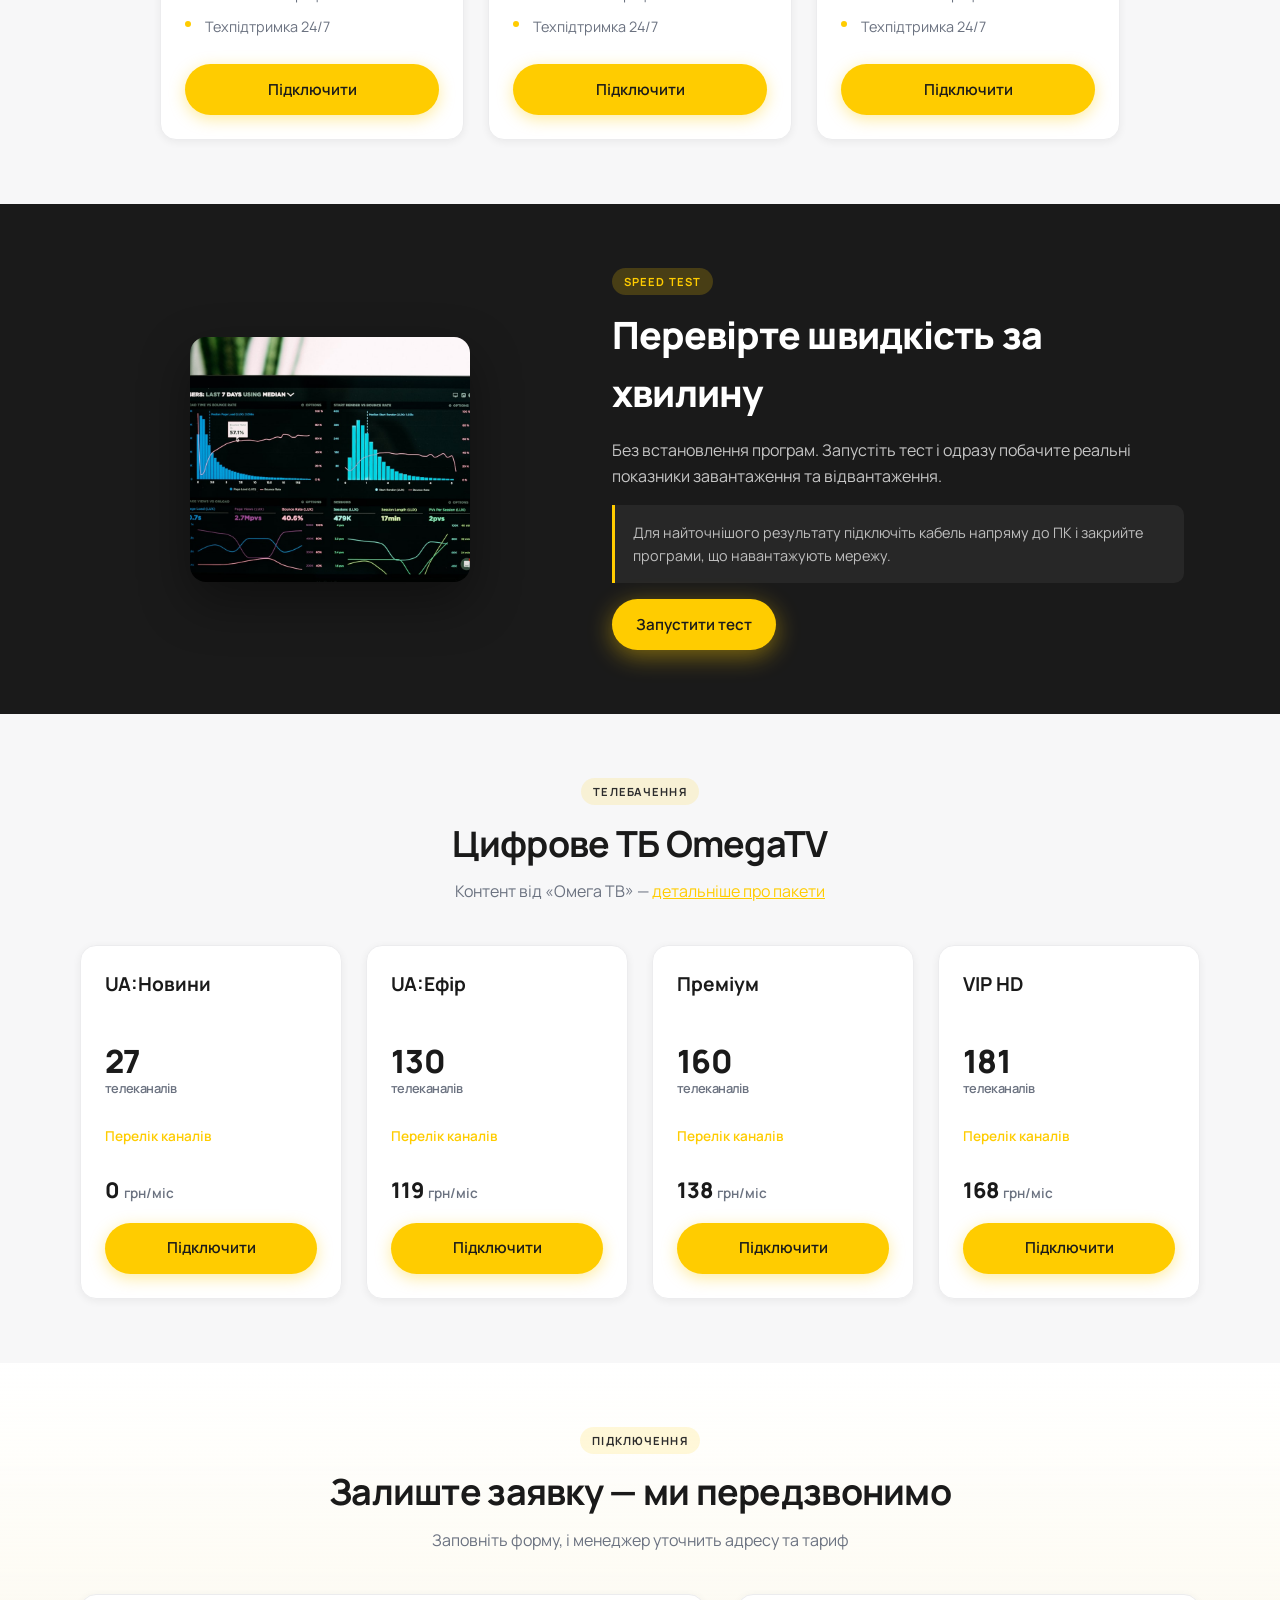
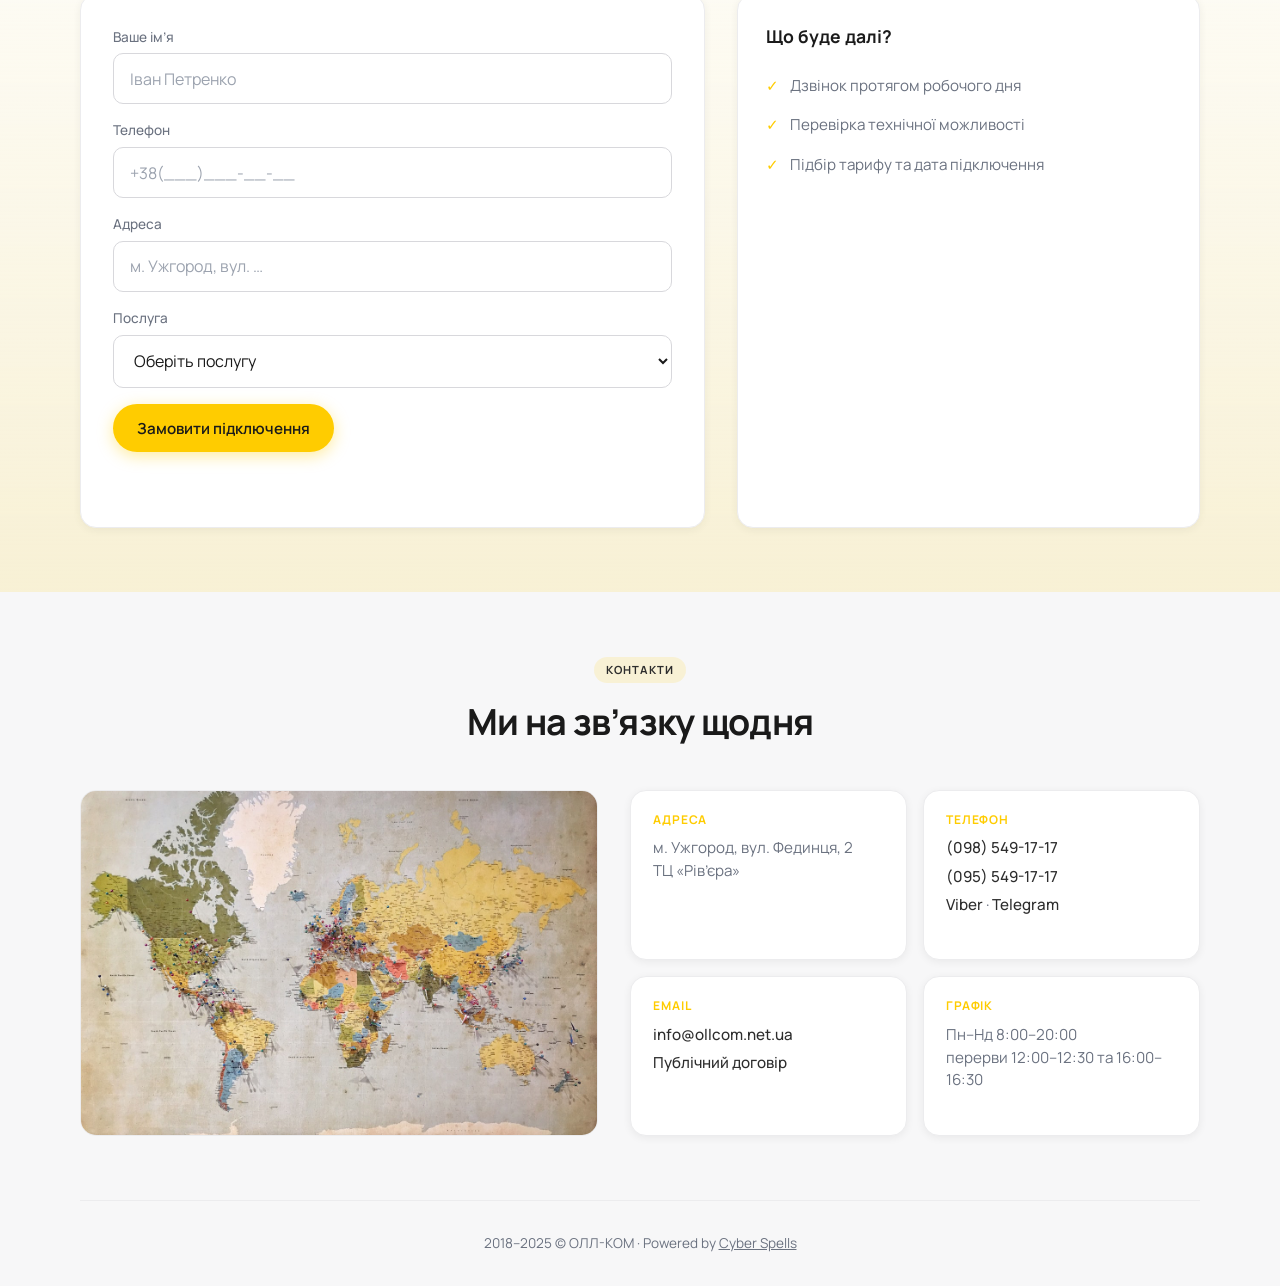
==== commit f35fe839: "updated logo" ====
--- a/index.html
+++ b/index.html
@@ -26,7 +26,7 @@
     <header class="site-header">
       <div class="site-header__inner">
         <a href="index.html" class="site-logo">
-          <img src="images/logo.svg" alt="ОЛЛ-КОМ" width="120" height="48" />
+          <img src="images/logo.png" alt="ОЛЛ-КОМ" width="120" height="48" />
         </a>
         <button
           type="button"
